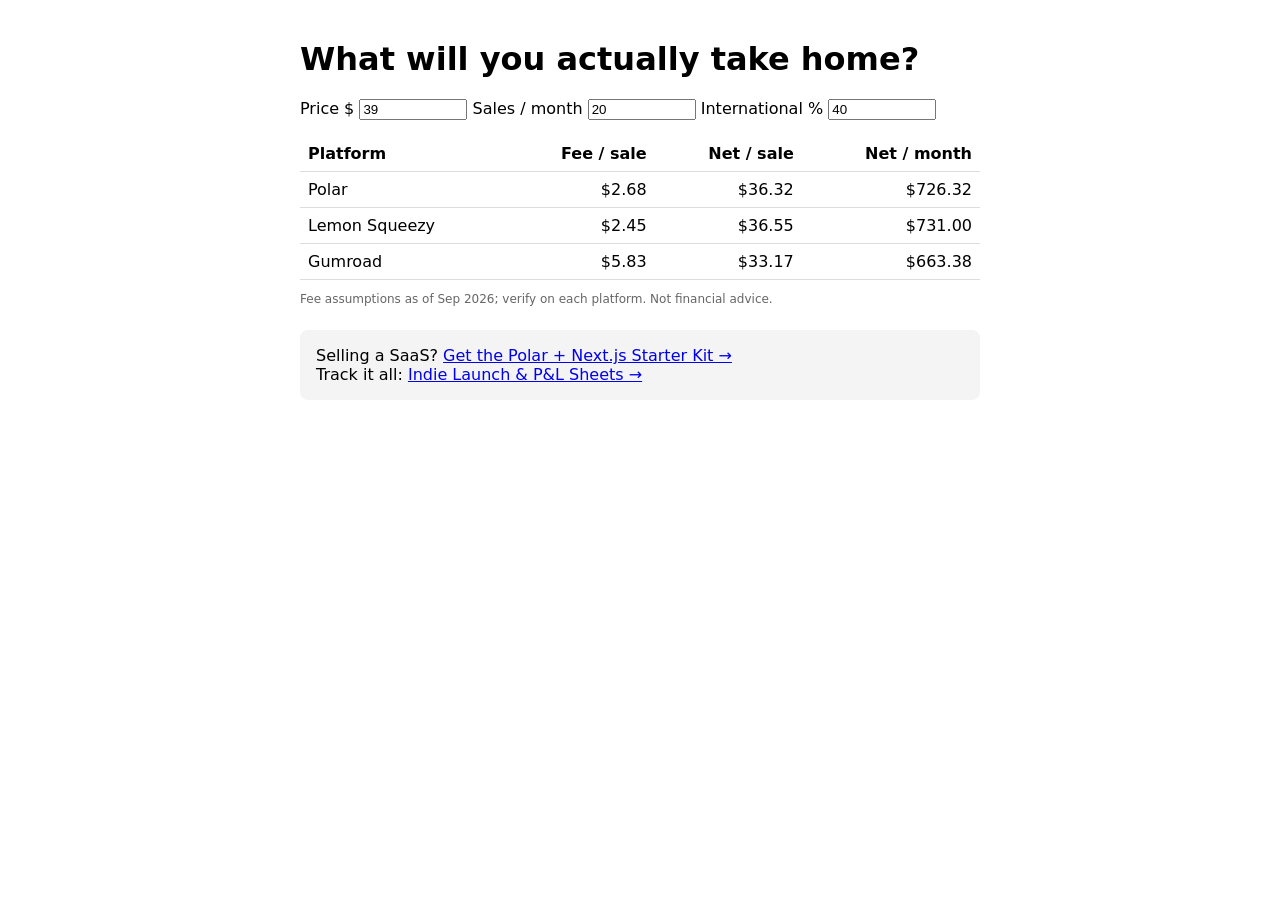
==== tools/mor-fee-calculator/index.html @ 1c2e838f "Fork & Ship landing site + free tools" ====
<!doctype html><html lang="en"><head><meta charset="utf-8"><meta name="viewport" content="width=device-width,initial-scale=1">
<title>MoR Fee Calculator: Polar vs Lemon Squeezy vs Gumroad</title>
<style>body{font-family:system-ui;max-width:680px;margin:40px auto;padding:0 16px}input{width:100px}table{border-collapse:collapse;width:100%;margin-top:16px}td,th{border-bottom:1px solid #ddd;padding:8px;text-align:right}td:first-child,th:first-child{text-align:left}.cta{margin-top:24px;padding:16px;background:#f4f4f4;border-radius:8px}</style></head>
<body><h1>What will you actually take home?</h1>
<label>Price $ <input id="price" type="number" value="39" min="0" step="1"></label>
<label>Sales / month <input id="units" type="number" value="20" min="0"></label>
<label>International % <input id="intl" type="number" value="40" min="0" max="100"></label>
<table><thead><tr><th>Platform</th><th>Fee / sale</th><th>Net / sale</th><th>Net / month</th></tr></thead><tbody id="out"></tbody></table>
<p style="font-size:12px;color:#666">Fee assumptions as of Sep 2026; verify on each platform. Not financial advice.</p>
<div class="cta">Selling a SaaS? <a href="#starter-kit">Get the Polar + Next.js Starter Kit →</a><br>Track it all: <a href="#sheets">Indie Launch & P&L Sheets →</a></div>
<script>
const P=[{n:"Polar",pct:.05,fix:.5,intl:.015},{n:"Lemon Squeezy",pct:.05,fix:.5,intl:0},{n:"Gumroad",pct:.129,fix:.8,intl:0}];
const $=id=>document.getElementById(id), f=x=>"$"+x.toFixed(2);
function calc(){const p=+$("price").value||0,u=+$("units").value||0,i=(+$("intl").value||0)/100;
$("out").innerHTML=P.map(o=>{const fee=p*o.pct+o.fix+p*i*o.intl,net=Math.max(p-fee,0);return`<tr><td>${o.n}</td><td>${f(fee)}</td><td>${f(net)}</td><td>${f(net*u)}</td></tr>`}).join("")}
document.querySelectorAll("input").forEach(e=>e.addEventListener("input",calc));calc();
</script></body></html>
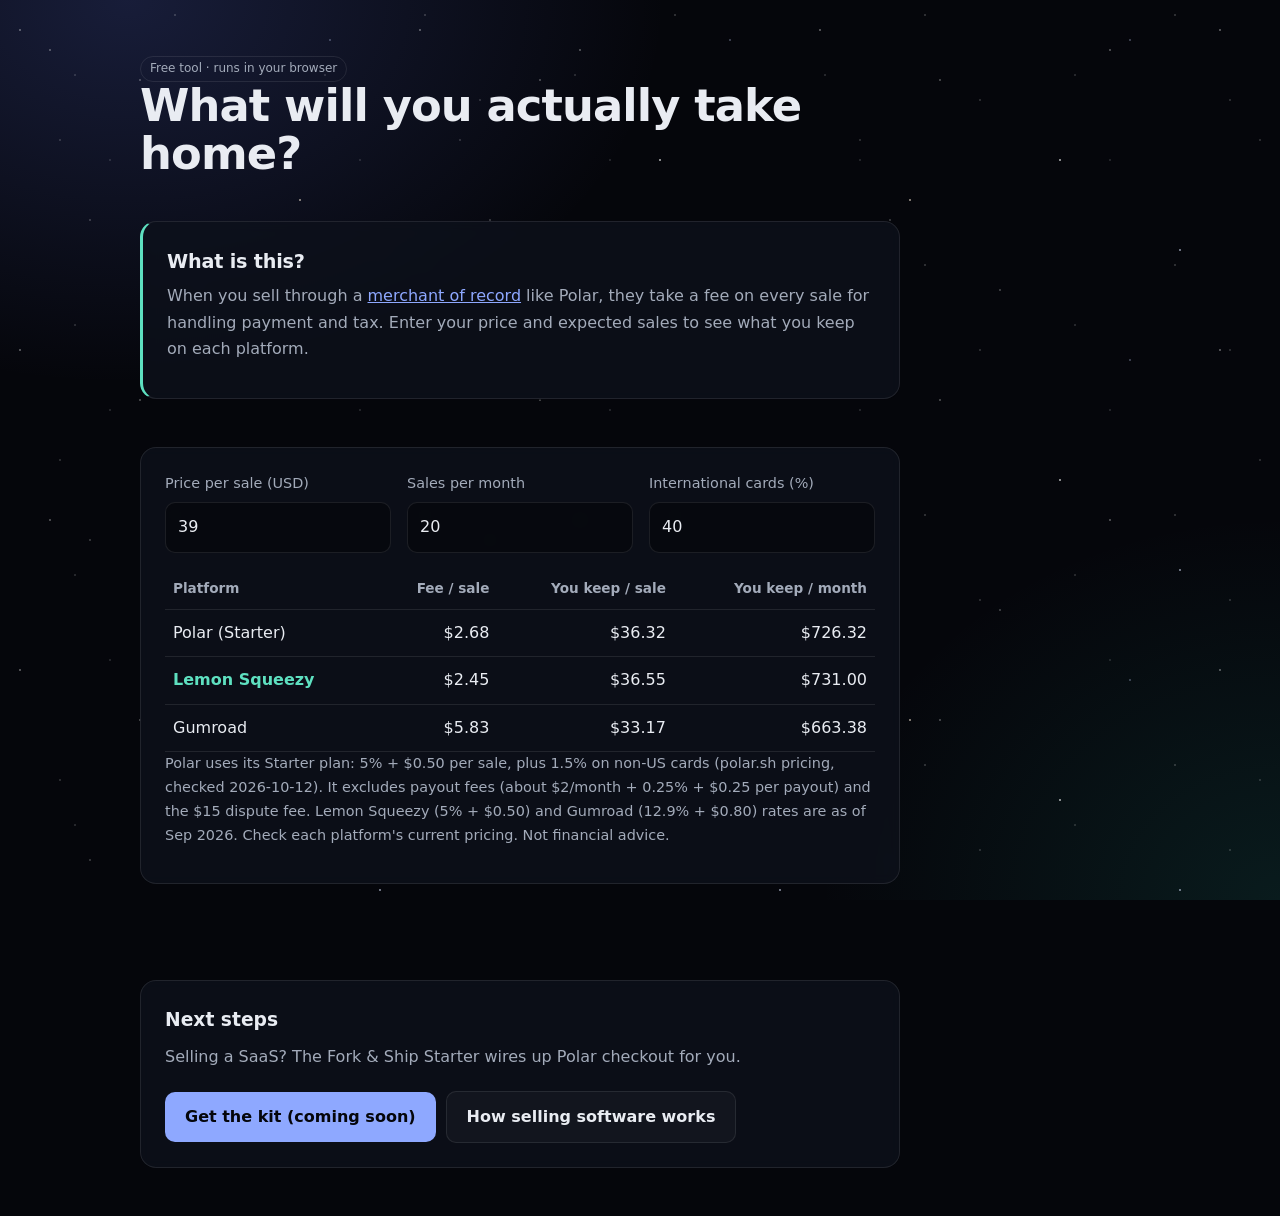
==== commit ee0bc7fd: "v2: starfield background, restyled tools, fixed kit links, beginner intro, how-it-works, glossary" ====
--- a/tools/mor-fee-calculator/index.html
+++ b/tools/mor-fee-calculator/index.html
@@ -1,17 +1,24 @@
-<!doctype html><html lang="en"><head><meta charset="utf-8"><meta name="viewport" content="width=device-width,initial-scale=1">
-<title>MoR Fee Calculator: Polar vs Lemon Squeezy vs Gumroad</title>
-<style>body{font-family:system-ui;max-width:680px;margin:40px auto;padding:0 16px}input{width:100px}table{border-collapse:collapse;width:100%;margin-top:16px}td,th{border-bottom:1px solid #ddd;padding:8px;text-align:right}td:first-child,th:first-child{text-align:left}.cta{margin-top:24px;padding:16px;background:#f4f4f4;border-radius:8px}</style></head>
-<body><h1>What will you actually take home?</h1>
-<label>Price $ <input id="price" type="number" value="39" min="0" step="1"></label>
-<label>Sales / month <input id="units" type="number" value="20" min="0"></label>
-<label>International % <input id="intl" type="number" value="40" min="0" max="100"></label>
-<table><thead><tr><th>Platform</th><th>Fee / sale</th><th>Net / sale</th><th>Net / month</th></tr></thead><tbody id="out"></tbody></table>
-<p style="font-size:12px;color:#666">Fee assumptions as of Sep 2026; verify on each platform. Not financial advice.</p>
-<div class="cta">Selling a SaaS? <a href="#starter-kit">Get the Polar + Next.js Starter Kit →</a><br>Track it all: <a href="#sheets">Indie Launch & P&L Sheets →</a></div>
+<!doctype html><html lang="en"><head><meta charset="utf-8"><meta name="viewport" content="width=device-width,initial-scale=1"><title>MoR Fee Calculator: Polar vs Lemon Squeezy vs Gumroad | Fork &amp; Ship</title><meta name="description" content="Free calculator: what you take home per sale after merchant-of-record fees."><link rel="stylesheet" href="/assets/style.css"></head><body><div class="bg" aria-hidden="true"></div><div class="wrap">
+<main class="narrow">
+<header class="hero sm"><span class="tag">Free tool · runs in your browser</span><h1>What will you actually take home?</h1></header>
+<div class="card intro"><h2>What is this?</h2><p>When you sell through a <a href="/#g-mor">merchant of record</a> like Polar, they take a fee on every sale for handling payment and tax. Enter your price and expected sales to see what you keep on each platform.</p></div>
+<section><div class="card">
+<div class="fields">
+<div><label for="price">Price per sale (USD)</label><input id="price" type="number" inputmode="decimal" value="39" min="0" step="1"></div>
+<div><label for="units">Sales per month</label><input id="units" type="number" inputmode="numeric" value="20" min="0"></div>
+<div><label for="intl">International cards (%)</label><input id="intl" type="number" inputmode="numeric" value="40" min="0" max="100"></div>
+</div>
+<div class="tablewrap"><table aria-live="polite"><thead><tr><th scope="col">Platform</th><th scope="col">Fee / sale</th><th scope="col">You keep / sale</th><th scope="col">You keep / month</th></tr></thead><tbody id="out"></tbody></table></div>
+<p class="small">Polar uses its Starter plan: 5% + $0.50 per sale, plus 1.5% on non-US cards (polar.sh pricing, checked 2026-10-12). It excludes payout fees (about $2/month + 0.25% + $0.25 per payout) and the $15 dispute fee. Lemon Squeezy (5% + $0.50) and Gumroad (12.9% + $0.80) rates are as of Sep 2026. Check each platform's current pricing. Not financial advice.</p>
+</div></section>
+<section><div class="card"><h3>Next steps</h3><p>Selling a SaaS? The Fork &amp; Ship Starter wires up Polar checkout for you.</p><a class="btn" href="/#kit">Get the kit (coming soon)</a><a class="btn ghost" href="/#how">How selling software works</a></div></section>
+</main>
 <script>
-const P=[{n:"Polar",pct:.05,fix:.5,intl:.015},{n:"Lemon Squeezy",pct:.05,fix:.5,intl:0},{n:"Gumroad",pct:.129,fix:.8,intl:0}];
-const $=id=>document.getElementById(id), f=x=>"$"+x.toFixed(2);
-function calc(){const p=+$("price").value||0,u=+$("units").value||0,i=(+$("intl").value||0)/100;
-$("out").innerHTML=P.map(o=>{const fee=p*o.pct+o.fix+p*i*o.intl,net=Math.max(p-fee,0);return`<tr><td>${o.n}</td><td>${f(fee)}</td><td>${f(net)}</td><td>${f(net*u)}</td></tr>`}).join("")}
+const P=[{n:"Polar (Starter)",pct:.05,fix:.5,intl:.015},{n:"Lemon Squeezy",pct:.05,fix:.5,intl:0},{n:"Gumroad",pct:.129,fix:.8,intl:0}];
+const $=id=>document.getElementById(id),f=x=>"$"+x.toFixed(2);
+function calc(){const p=Math.max(+$("price").value||0,0),u=Math.max(+$("units").value||0,0),i=Math.min(Math.max(+$("intl").value||0,0),100)/100;
+const r=P.map(o=>{const fee=p>0?p*o.pct+o.fix+p*i*o.intl:0;return{...o,fee,net:Math.max(p-fee,0)}});const best=Math.max(...r.map(x=>x.net));
+$("out").innerHTML=r.map(o=>`<tr><td${o.net===best&&p>0?' class="best"':''}>${o.n}</td><td>${f(o.fee)}</td><td>${f(o.net)}</td><td>${f(o.net*u)}</td></tr>`).join("")}
 document.querySelectorAll("input").forEach(e=>e.addEventListener("input",calc));calc();
-</script></body></html>
+</script>
+</div></body></html>
--- a/assets/style.css
+++ b/assets/style.css
@@ -0,0 +1,45 @@
+:root{--bg:#05060b;--fg:#e9ecf2;--mut:#a3abba;--acc:#8ea8ff;--acc2:#5ee0c0;--card:rgba(14,17,27,.78);--line:rgba(255,255,255,.09);--r:16px}
+*{box-sizing:border-box}html{scroll-behavior:smooth}
+body{margin:0;font:16px/1.65 ui-sans-serif,system-ui,-apple-system,"Segoe UI",Roboto,sans-serif;color:var(--fg);background:var(--bg)}
+/* Starfield: pure CSS, fixed layer (iOS-safe, unlike background-attachment:fixed) */
+.bg{position:fixed;inset:0;z-index:-1;pointer-events:none;background-color:var(--bg);
+background-image:
+radial-gradient(1px 1px at 20px 30px,#fff,transparent),radial-gradient(1px 1px at 140px 80px,rgba(255,255,255,.8),transparent),
+radial-gradient(1.5px 1.5px at 260px 160px,#fff,transparent),radial-gradient(1px 1px at 90px 220px,rgba(255,255,255,.6),transparent),
+radial-gradient(1px 1px at 330px 40px,rgba(200,215,255,.9),transparent),radial-gradient(1px 1px at 200px 290px,rgba(255,255,255,.7),transparent),
+radial-gradient(1px 1px at 60px 140px,rgba(255,255,255,.5),transparent),radial-gradient(1.5px 1.5px at 380px 250px,rgba(220,230,255,.9),transparent),
+radial-gradient(1px 1px at 75px 75px,rgba(255,255,255,.45),transparent),radial-gradient(1px 1px at 175px 15px,rgba(255,255,255,.55),transparent),
+radial-gradient(1px 1px at 110px 160px,rgba(255,255,255,.4),transparent),radial-gradient(1px 1px at 230px 100px,rgba(255,255,255,.5),transparent),
+radial-gradient(70vmax 50vmax at 10% 0%,rgba(90,110,220,.22),transparent 60%),radial-gradient(60vmax 50vmax at 100% 100%,rgba(40,180,160,.12),transparent 60%);
+background-size:400px 320px,400px 320px,400px 320px,400px 320px,400px 320px,400px 320px,400px 320px,400px 320px,250px 250px,250px 250px,250px 250px,250px 250px,100% 100%,100% 100%;
+transform:translateZ(0)}
+.bg::after{content:"";position:absolute;inset:0;background:radial-gradient(1px 1px at 50px 50px,rgba(255,255,255,.9),transparent) 0 0/530px 470px,radial-gradient(1.5px 1.5px at 300px 200px,rgba(255,240,220,.9),transparent) 0 0/610px 520px;animation:tw 6s ease-in-out infinite alternate}
+@keyframes tw{from{opacity:.35}to{opacity:1}}
+@media (prefers-reduced-motion:reduce){html{scroll-behavior:auto}.bg::after{animation:none}body{position:relative}.bg{position:absolute;min-height:100%}}
+a{color:var(--acc)}a:focus-visible,.btn:focus-visible,input:focus-visible,textarea:focus-visible,button:focus-visible{outline:3px solid #fff;outline-offset:2px}
+.wrap{max-width:1040px;margin:0 auto;padding:0 20px}.narrow{max-width:760px}
+nav{display:flex;flex-wrap:wrap;gap:8px;justify-content:space-between;align-items:center;padding:20px 0}nav .brand{font-weight:700;color:var(--fg);text-decoration:none;letter-spacing:.02em}
+nav .links a{color:var(--mut);text-decoration:none;margin-left:16px}nav .links a:hover{color:var(--fg)}
+.hero{padding:13vh 0 9vh}.hero.sm{padding:6vh 0 3vh}
+h1{font-size:clamp(2.1rem,6vw,3.8rem);line-height:1.07;margin:0 0 16px;letter-spacing:-.02em}.hero.sm h1{font-size:clamp(1.8rem,5vw,2.8rem)}
+.lead{font-size:1.15rem;color:var(--mut);max-width:640px}
+.btn{display:inline-block;padding:12px 20px;border-radius:10px;background:var(--acc);color:#05060b;font-weight:600;text-decoration:none;margin:8px 10px 0 0;border:0;font-size:1rem;cursor:pointer}
+.btn.ghost{background:rgba(255,255,255,.03);color:var(--fg);border:1px solid var(--line)}.btn[aria-disabled=true]{opacity:.6;cursor:default}
+section{padding:48px 0}h2{font-size:1.7rem;margin:0 0 18px;letter-spacing:-.01em}
+.grid{display:grid;gap:18px;grid-template-columns:repeat(auto-fit,minmax(250px,1fr))}
+.card{background:var(--card);border:1px solid var(--line);border-radius:var(--r);padding:24px;backdrop-filter:blur(6px);-webkit-backdrop-filter:blur(6px)}
+.card h3{margin:0 0 8px}.card p{color:var(--mut);margin:0 0 12px}.price{font-size:2rem;font-weight:700}
+.intro{border-left:3px solid var(--acc2)}.intro h2{font-size:1.2rem;margin-bottom:6px}
+.small{font-size:.9rem;color:var(--mut)}.tag{display:inline-block;font-size:.75rem;padding:2px 9px;border:1px solid var(--line);border-radius:99px;color:var(--mut)}
+.steps{counter-reset:s;list-style:none;padding:0;margin:0}.steps li{counter-increment:s;position:relative;padding-left:44px}
+.steps li::before{content:counter(s);position:absolute;left:0;top:0;width:30px;height:30px;border-radius:50%;background:rgba(142,168,255,.15);color:var(--acc);display:grid;place-items:center;font-weight:700}
+dl.gloss dt{font-weight:700;margin-top:6px}dl.gloss dd{margin:2px 0 10px;color:var(--mut)}
+abbr[title],.tip{text-decoration:underline dotted;cursor:help}
+label{display:block;font-size:.9rem;color:var(--mut);margin-bottom:6px}
+input,textarea{width:100%;background:rgba(0,0,0,.35);color:var(--fg);border:1px solid var(--line);border-radius:10px;padding:11px 12px;font:inherit;margin-bottom:14px}
+textarea,.mono{font-family:ui-monospace,SFMono-Regular,Menlo,monospace;font-size:.9rem}
+.fields{display:grid;gap:0 16px;grid-template-columns:repeat(auto-fit,minmax(160px,1fr))}
+table{border-collapse:collapse;width:100%}td,th{border-bottom:1px solid var(--line);padding:10px 8px;text-align:right}td:first-child,th:first-child{text-align:left}th{color:var(--mut);font-weight:600;font-size:.85rem}
+.tablewrap{overflow-x:auto}.best{color:var(--acc2);font-weight:600}
+.out{word-break:break-all;background:rgba(0,0,0,.35);border:1px solid var(--line);border-radius:10px;padding:12px;margin:8px 0}
+footer{padding:36px 0;color:var(--mut);font-size:.9rem;border-top:1px solid var(--line);margin-top:24px}
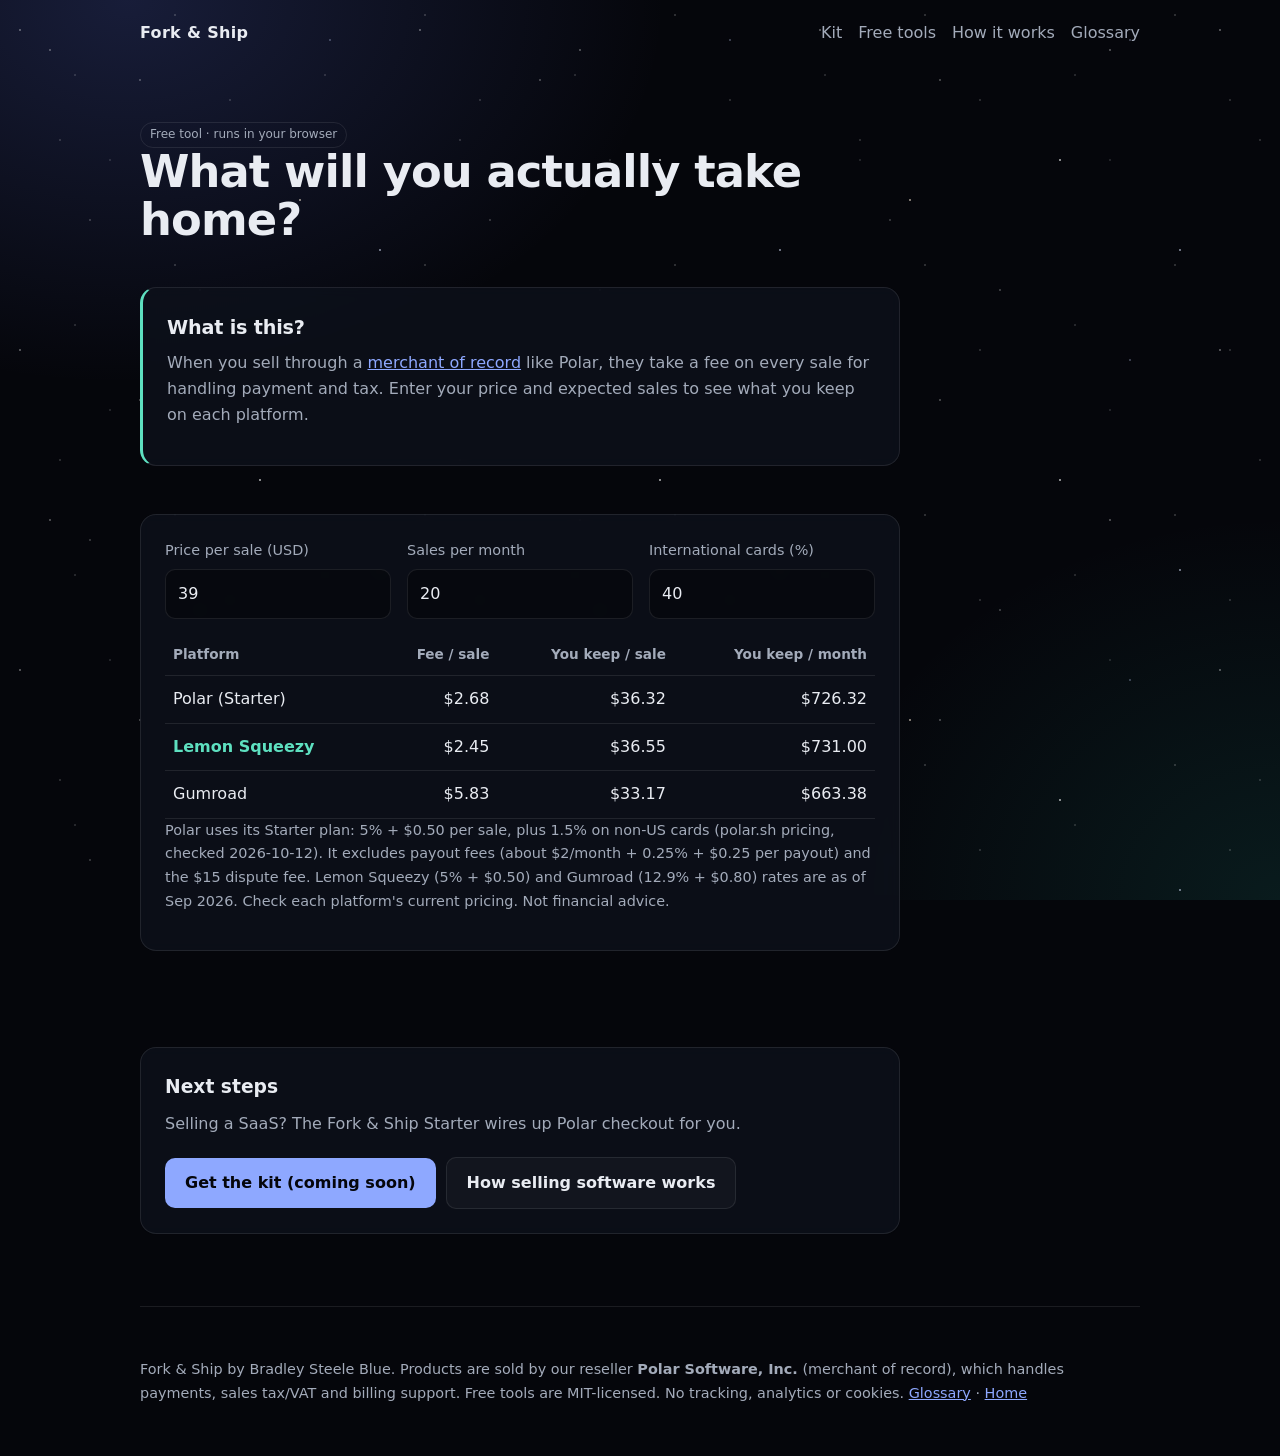
==== commit 7d88abef: "v2: add nav and MoR footer to tool pages" ====
--- a/tools/mor-fee-calculator/index.html
+++ b/tools/mor-fee-calculator/index.html
@@ -1,4 +1,4 @@
-<!doctype html><html lang="en"><head><meta charset="utf-8"><meta name="viewport" content="width=device-width,initial-scale=1"><title>MoR Fee Calculator: Polar vs Lemon Squeezy vs Gumroad | Fork &amp; Ship</title><meta name="description" content="Free calculator: what you take home per sale after merchant-of-record fees."><link rel="stylesheet" href="/assets/style.css"></head><body><div class="bg" aria-hidden="true"></div><div class="wrap">
+<!doctype html><html lang="en"><head><meta charset="utf-8"><meta name="viewport" content="width=device-width,initial-scale=1"><title>MoR Fee Calculator: Polar vs Lemon Squeezy vs Gumroad | Fork &amp; Ship</title><meta name="description" content="Free calculator: what you take home per sale after merchant-of-record fees."><link rel="stylesheet" href="/assets/style.css"></head><body><div class="bg" aria-hidden="true"></div><div class="wrap"><nav aria-label="Main"><a class="brand" href="/">Fork &amp; Ship</a><div class="links"><a href="/#kit">Kit</a><a href="/#tools">Free tools</a><a href="/#how">How it works</a><a href="/#glossary">Glossary</a></div></nav>
 <main class="narrow">
 <header class="hero sm"><span class="tag">Free tool · runs in your browser</span><h1>What will you actually take home?</h1></header>
 <div class="card intro"><h2>What is this?</h2><p>When you sell through a <a href="/#g-mor">merchant of record</a> like Polar, they take a fee on every sale for handling payment and tax. Enter your price and expected sales to see what you keep on each platform.</p></div>
@@ -21,4 +21,4 @@
 $("out").innerHTML=r.map(o=>`<tr><td${o.net===best&&p>0?' class="best"':''}>${o.n}</td><td>${f(o.fee)}</td><td>${f(o.net)}</td><td>${f(o.net*u)}</td></tr>`).join("")}
 document.querySelectorAll("input").forEach(e=>e.addEventListener("input",calc));calc();
 </script>
-</div></body></html>
+<footer><p>Fork &amp; Ship by Bradley Steele Blue. Products are sold by our reseller <strong>Polar Software, Inc.</strong> (merchant of record), which handles payments, sales tax/VAT and billing support. Free tools are MIT-licensed. No tracking, analytics or cookies. <a href="/#glossary">Glossary</a> · <a href="/">Home</a></p></footer></div></body></html>
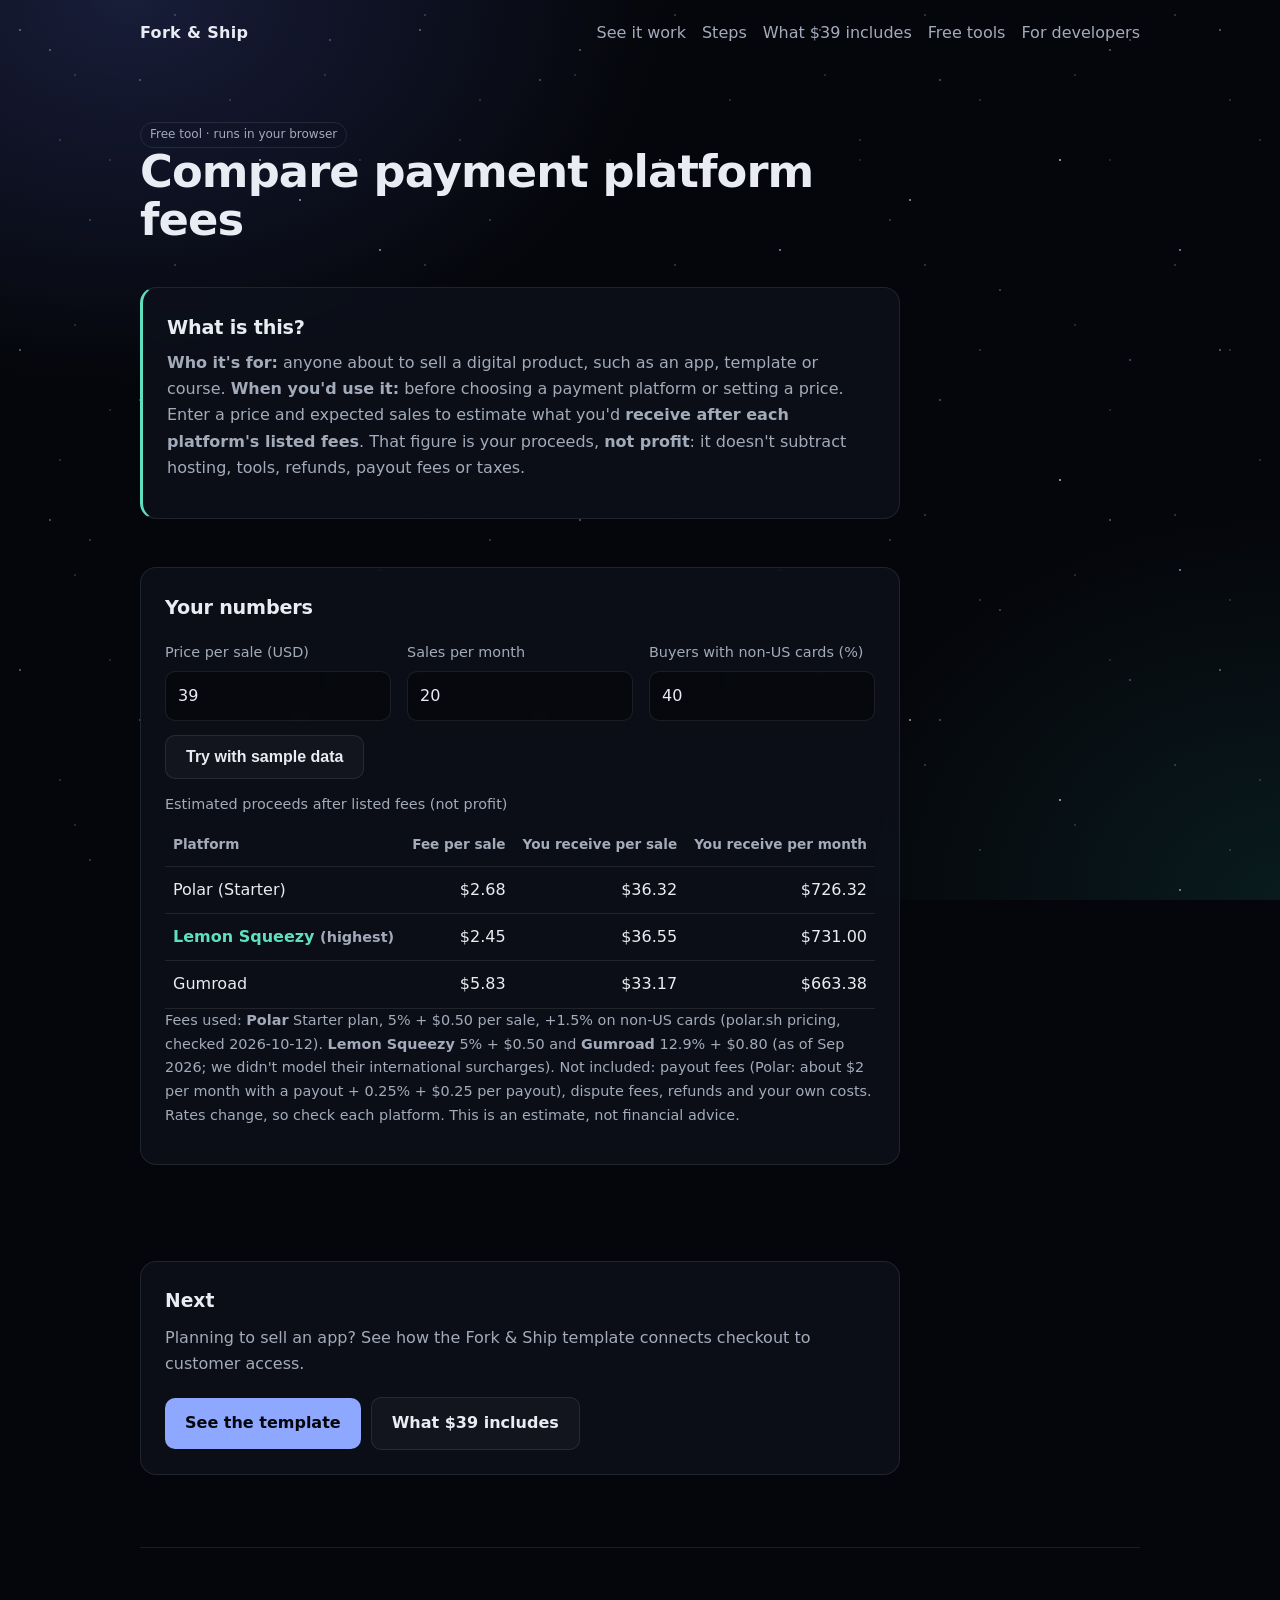
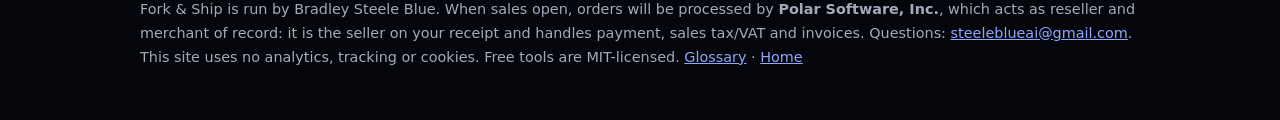
==== commit d332b723: "v3 clarity pass: plain-language hero, real sandbox walkthrough, purchase details, renamed tools with" ====
--- a/tools/mor-fee-calculator/index.html
+++ b/tools/mor-fee-calculator/index.html
@@ -1,24 +1,26 @@
-<!doctype html><html lang="en"><head><meta charset="utf-8"><meta name="viewport" content="width=device-width,initial-scale=1"><title>MoR Fee Calculator: Polar vs Lemon Squeezy vs Gumroad | Fork &amp; Ship</title><meta name="description" content="Free calculator: what you take home per sale after merchant-of-record fees."><link rel="stylesheet" href="/assets/style.css"></head><body><div class="bg" aria-hidden="true"></div><div class="wrap"><nav aria-label="Main"><a class="brand" href="/">Fork &amp; Ship</a><div class="links"><a href="/#kit">Kit</a><a href="/#tools">Free tools</a><a href="/#how">How it works</a><a href="/#glossary">Glossary</a></div></nav>
-<main class="narrow">
-<header class="hero sm"><span class="tag">Free tool · runs in your browser</span><h1>What will you actually take home?</h1></header>
-<div class="card intro"><h2>What is this?</h2><p>When you sell through a <a href="/#g-mor">merchant of record</a> like Polar, they take a fee on every sale for handling payment and tax. Enter your price and expected sales to see what you keep on each platform.</p></div>
-<section><div class="card">
+<!doctype html><html lang="en"><head><meta charset="utf-8"><meta name="viewport" content="width=device-width,initial-scale=1"><title>Compare payment platform fees | Fork &amp; Ship</title><meta name="description" content="Free estimate of what you receive per sale after Polar, Lemon Squeezy and Gumroad fees."><link rel="stylesheet" href="/assets/style.css"></head><body><div class="bg" aria-hidden="true"></div><div class="wrap"><a class="skip" href="#main">Skip to content</a><nav aria-label="Main"><a class="brand" href="/">Fork &amp; Ship</a><div class="links"><a href="/#walkthrough">See it work</a><a href="/#steps">Steps</a><a href="/#details">What $39 includes</a><a href="/#tools">Free tools</a><a href="/#developers">For developers</a></div></nav>
+<main id="main" class="narrow">
+<header class="hero sm"><span class="tag">Free tool · runs in your browser</span><h1>Compare payment platform fees</h1></header>
+<div class="card intro"><h2>What is this?</h2><p><b>Who it's for:</b> anyone about to sell a digital product, such as an app, template or course. <b>When you'd use it:</b> before choosing a payment platform or setting a price. Enter a price and expected sales to estimate what you'd <b>receive after each platform's listed fees</b>. That figure is your proceeds, <b>not profit</b>: it doesn't subtract hosting, tools, refunds, payout fees or taxes.</p></div>
+<section aria-labelledby="calch"><div class="card"><h2 id="calch" style="font-size:1.2rem">Your numbers</h2>
 <div class="fields">
 <div><label for="price">Price per sale (USD)</label><input id="price" type="number" inputmode="decimal" value="39" min="0" step="1"></div>
 <div><label for="units">Sales per month</label><input id="units" type="number" inputmode="numeric" value="20" min="0"></div>
-<div><label for="intl">International cards (%)</label><input id="intl" type="number" inputmode="numeric" value="40" min="0" max="100"></div>
+<div><label for="intl">Buyers with non-US cards (%)</label><input id="intl" type="number" inputmode="numeric" value="40" min="0" max="100"></div>
 </div>
-<div class="tablewrap"><table aria-live="polite"><thead><tr><th scope="col">Platform</th><th scope="col">Fee / sale</th><th scope="col">You keep / sale</th><th scope="col">You keep / month</th></tr></thead><tbody id="out"></tbody></table></div>
-<p class="small">Polar uses its Starter plan: 5% + $0.50 per sale, plus 1.5% on non-US cards (polar.sh pricing, checked 2026-10-12). It excludes payout fees (about $2/month + 0.25% + $0.25 per payout) and the $15 dispute fee. Lemon Squeezy (5% + $0.50) and Gumroad (12.9% + $0.80) rates are as of Sep 2026. Check each platform's current pricing. Not financial advice.</p>
+<button class="btn ghost" id="sample" type="button" style="margin:0 0 14px">Try with sample data</button>
+<div class="tablewrap"><table><caption class="small" style="text-align:left;caption-side:top;padding-bottom:6px">Estimated proceeds after listed fees (not profit)</caption><thead><tr><th scope="col">Platform</th><th scope="col">Fee per sale</th><th scope="col">You receive per sale</th><th scope="col">You receive per month</th></tr></thead><tbody id="out" aria-live="polite"></tbody></table></div>
+<p class="small">Fees used: <b>Polar</b> Starter plan, 5% + $0.50 per sale, +1.5% on non-US cards (polar.sh pricing, checked 2026-10-12). <b>Lemon Squeezy</b> 5% + $0.50 and <b>Gumroad</b> 12.9% + $0.80 (as of Sep 2026; we didn't model their international surcharges). Not included: payout fees (Polar: about $2 per month with a payout + 0.25% + $0.25 per payout), dispute fees, refunds and your own costs. Rates change, so check each platform. This is an estimate, not financial advice.</p>
 </div></section>
-<section><div class="card"><h3>Next steps</h3><p>Selling a SaaS? The Fork &amp; Ship Starter wires up Polar checkout for you.</p><a class="btn" href="/#kit">Get the kit (coming soon)</a><a class="btn ghost" href="/#how">How selling software works</a></div></section>
+<section><div class="card"><h3>Next</h3><p>Planning to sell an app? See how the Fork &amp; Ship template connects checkout to customer access.</p><a class="btn" href="/#walkthrough">See the template</a><a class="btn ghost" href="/#details">What $39 includes</a></div></section>
 </main>
 <script>
 const P=[{n:"Polar (Starter)",pct:.05,fix:.5,intl:.015},{n:"Lemon Squeezy",pct:.05,fix:.5,intl:0},{n:"Gumroad",pct:.129,fix:.8,intl:0}];
 const $=id=>document.getElementById(id),f=x=>"$"+x.toFixed(2);
-function calc(){const p=Math.max(+$("price").value||0,0),u=Math.max(+$("units").value||0,0),i=Math.min(Math.max(+$("intl").value||0,0),100)/100;
-const r=P.map(o=>{const fee=p>0?p*o.pct+o.fix+p*i*o.intl:0;return{...o,fee,net:Math.max(p-fee,0)}});const best=Math.max(...r.map(x=>x.net));
-$("out").innerHTML=r.map(o=>`<tr><td${o.net===best&&p>0?' class="best"':''}>${o.n}</td><td>${f(o.fee)}</td><td>${f(o.net)}</td><td>${f(o.net*u)}</td></tr>`).join("")}
+function calc(){const p=Math.max(+$("price").value||0,0),u=Math.max(Math.floor(+$("units").value||0),0),i=Math.min(Math.max(+$("intl").value||0,0),100)/100;
+const r=P.map(o=>{const fee=p>0?p*o.pct+o.fix+p*i*o.intl:0;return{...o,fee:Math.min(fee,p),net:Math.max(p-fee,0)}});const best=Math.max(...r.map(x=>x.net));
+$("out").innerHTML=r.map(o=>`<tr><td${o.net===best&&p>0?' class="best"':''}>${o.n}${o.net===best&&p>0?' <span class="small">(highest)</span>':''}</td><td>${f(o.fee)}</td><td>${f(o.net)}</td><td>${f(o.net*u)}</td></tr>`).join("")}
+$("sample").onclick=()=>{$("price").value=19;$("units").value=50;$("intl").value=30;calc();$("out").focus?.()};
 document.querySelectorAll("input").forEach(e=>e.addEventListener("input",calc));calc();
 </script>
-<footer><p>Fork &amp; Ship by Bradley Steele Blue. Products are sold by our reseller <strong>Polar Software, Inc.</strong> (merchant of record), which handles payments, sales tax/VAT and billing support. Free tools are MIT-licensed. No tracking, analytics or cookies. <a href="/#glossary">Glossary</a> · <a href="/">Home</a></p></footer></div></body></html>
+<footer><p>Fork &amp; Ship is run by Bradley Steele Blue. When sales open, orders will be processed by <strong>Polar Software, Inc.</strong>, which acts as reseller and merchant of record: it is the seller on your receipt and handles payment, sales tax/VAT and invoices. Questions: <a href="mailto:steeleblueai@gmail.com">steeleblueai@gmail.com</a>. This site uses no analytics, tracking or cookies. Free tools are MIT-licensed. <a href="/#glossary">Glossary</a> · <a href="/">Home</a></p></footer></div></body></html>
--- a/assets/style.css
+++ b/assets/style.css
@@ -43,3 +43,19 @@
 .tablewrap{overflow-x:auto}.best{color:var(--acc2);font-weight:600}
 .out{word-break:break-all;background:rgba(0,0,0,.35);border:1px solid var(--line);border-radius:10px;padding:12px;margin:8px 0}
 footer{padding:36px 0;color:var(--mut);font-size:.9rem;border-top:1px solid var(--line);margin-top:24px}
+/* v3 additions */
+.shot{margin:0}.shot img{width:100%;height:auto;border-radius:12px;border:1px solid var(--line);background:#fff;display:block}
+.shot figcaption{font-size:.88rem;color:var(--mut);margin-top:8px}
+.cols2{display:grid;gap:18px;grid-template-columns:repeat(auto-fit,minmax(300px,1fr))}
+.checks{list-style:none;padding:0;margin:0}.checks li{padding-left:26px;position:relative;margin:6px 0}
+.checks li::before{content:"✓";position:absolute;left:0;color:var(--acc2);font-weight:700}
+.nots li::before{content:"✕";color:#ff9b9b}
+.status{display:inline-block;padding:6px 12px;border-radius:99px;background:rgba(255,200,90,.12);color:#ffd27a;border:1px solid rgba(255,200,90,.35);font-size:.9rem;font-weight:600}
+pre.code{background:rgba(0,0,0,.45);border:1px solid var(--line);border-radius:10px;padding:14px;overflow-x:auto;font-size:.82rem;color:#d7dcff;margin:8px 0}
+details{margin:8px 0}summary{cursor:pointer;font-weight:600}
+.label-ill{font-size:.75rem;text-transform:uppercase;letter-spacing:.06em;color:#ffd27a}
+table.facts td,table.facts th{text-align:left;vertical-align:top}table.facts th{width:32%;color:var(--fg)}
+.skip{position:absolute;left:-999px;top:8px;background:#fff;color:#000;padding:8px 12px;border-radius:8px;z-index:10}.skip:focus{left:8px}
+.quick{display:grid;gap:12px;grid-template-columns:repeat(auto-fit,minmax(200px,1fr));margin:22px 0 6px}
+.quick div{background:var(--card);border:1px solid var(--line);border-radius:12px;padding:14px}.quick b{display:block;color:var(--fg);margin-bottom:4px}.quick span{color:var(--mut);font-size:.95rem}
+@media (max-width:600px){table.facts,table.facts tbody,table.facts tr,table.facts th,table.facts td{display:block;width:100%}table.facts th{border-bottom:0;padding-bottom:0}nav .links a{margin:0 12px 0 0}}
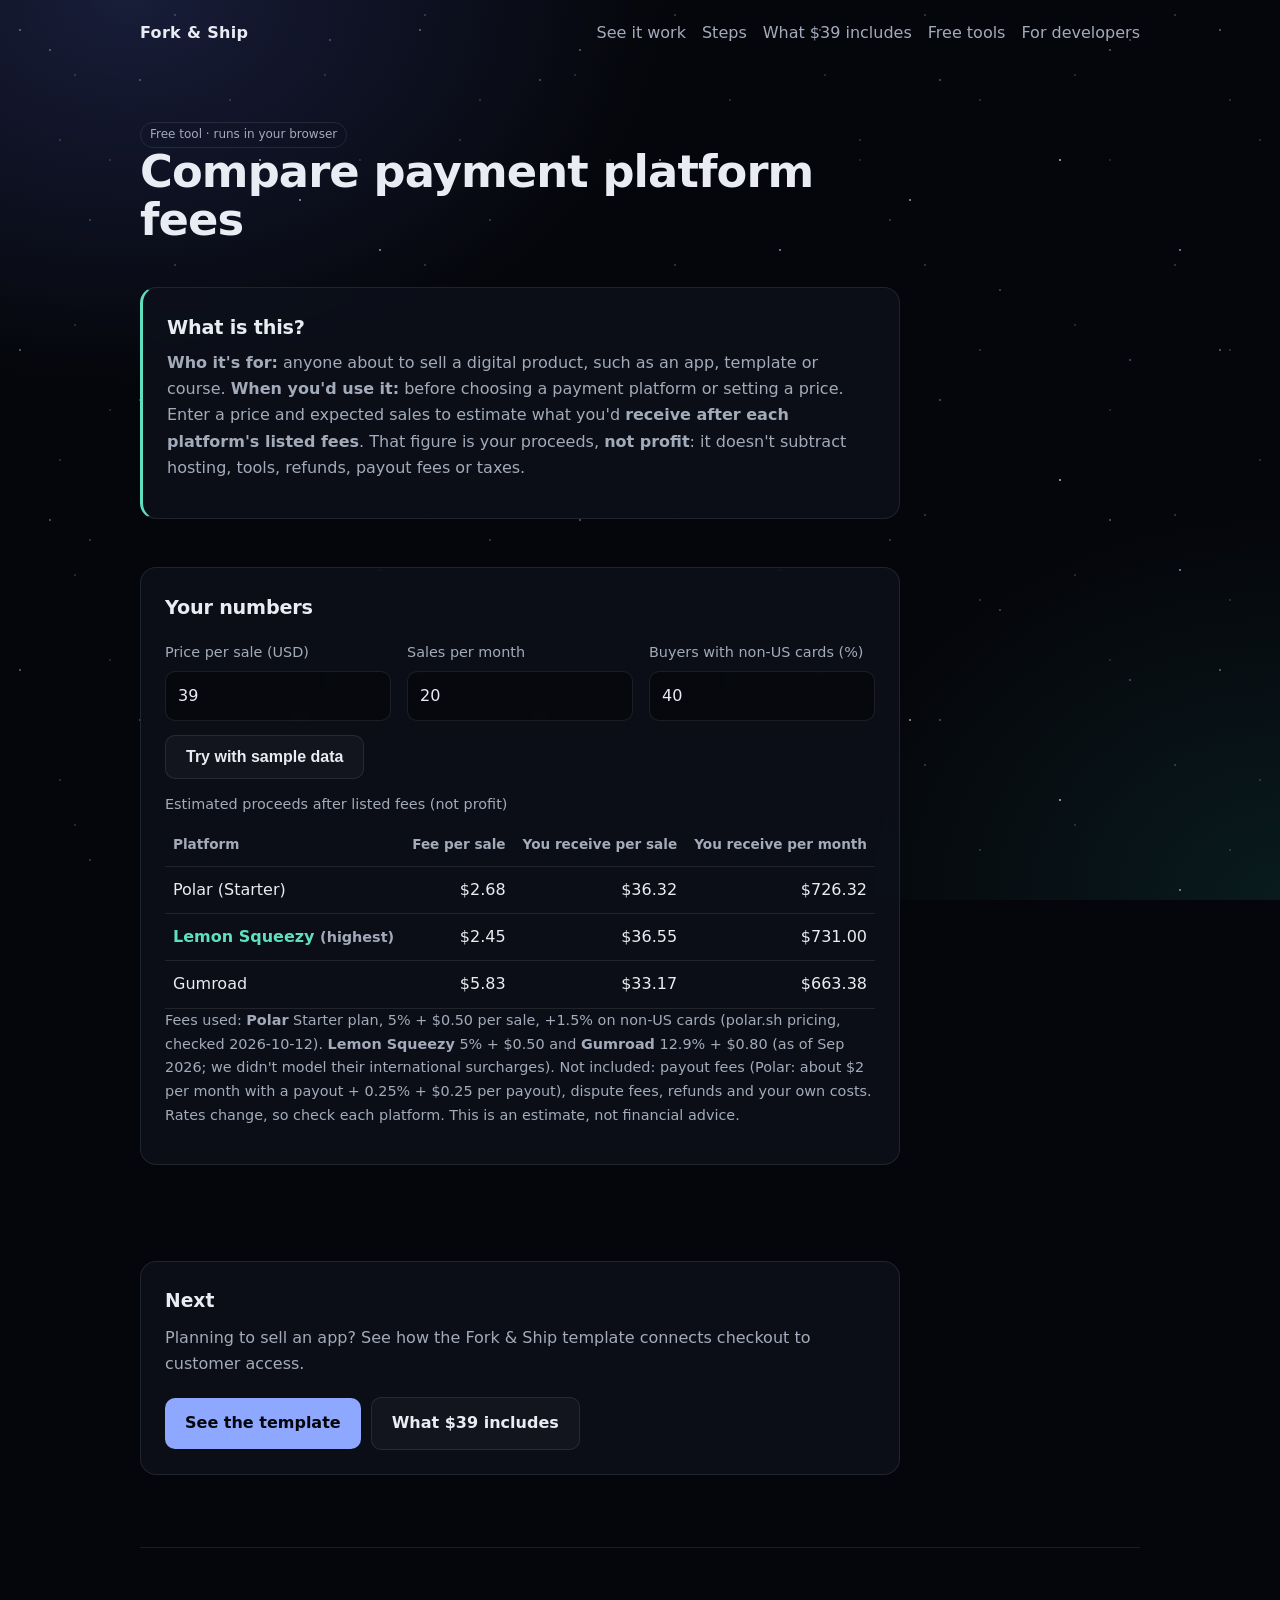
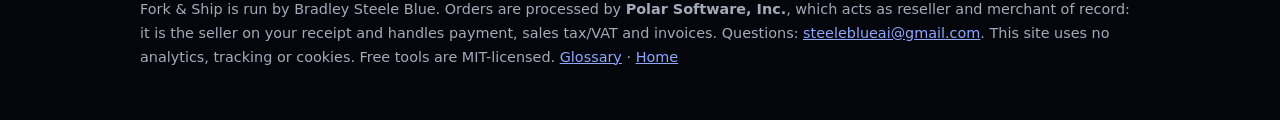
==== commit c6a2e4e4: "Go live: swap Coming soon for Polar checkout link, add ?purchase=success thank-you" ====
--- a/tools/mor-fee-calculator/index.html
+++ b/tools/mor-fee-calculator/index.html
@@ -23,4 +23,4 @@
 $("sample").onclick=()=>{$("price").value=19;$("units").value=50;$("intl").value=30;calc();$("out").focus?.()};
 document.querySelectorAll("input").forEach(e=>e.addEventListener("input",calc));calc();
 </script>
-<footer><p>Fork &amp; Ship is run by Bradley Steele Blue. When sales open, orders will be processed by <strong>Polar Software, Inc.</strong>, which acts as reseller and merchant of record: it is the seller on your receipt and handles payment, sales tax/VAT and invoices. Questions: <a href="mailto:steeleblueai@gmail.com">steeleblueai@gmail.com</a>. This site uses no analytics, tracking or cookies. Free tools are MIT-licensed. <a href="/#glossary">Glossary</a> · <a href="/">Home</a></p></footer></div></body></html>
+<footer><p>Fork &amp; Ship is run by Bradley Steele Blue. Orders are processed by <strong>Polar Software, Inc.</strong>, which acts as reseller and merchant of record: it is the seller on your receipt and handles payment, sales tax/VAT and invoices. Questions: <a href="mailto:steeleblueai@gmail.com">steeleblueai@gmail.com</a>. This site uses no analytics, tracking or cookies. Free tools are MIT-licensed. <a href="/#glossary">Glossary</a> · <a href="/">Home</a></p></footer></div></body></html>
